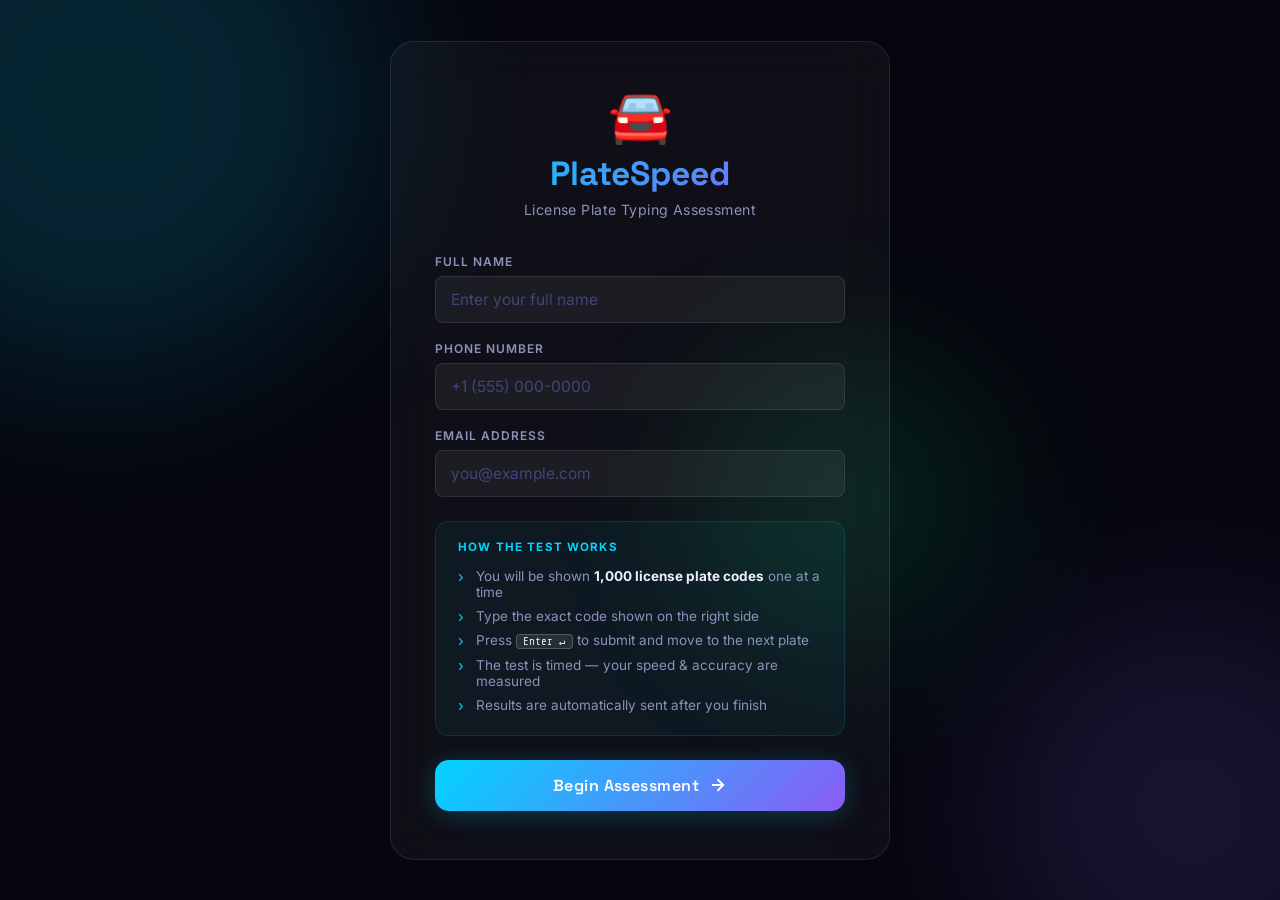
==== index.html @ a6c1d70e "Initial commit: PlateSpeed typing test app" ====
<!DOCTYPE html>
<html lang="en">
<head>
  <meta charset="UTF-8" />
  <meta name="viewport" content="width=device-width, initial-scale=1.0" />
  <title>PlateSpeed – License Plate Typing Test</title>
  <meta name="description" content="Test your speed and accuracy in typing US license plate numbers. Register to begin your timed assessment." />
  <link rel="stylesheet" href="style.css" />
</head>
<body class="register-page">

  <!-- Animated background -->
  <div class="bg-orbs">
    <div class="orb orb-1"></div>
    <div class="orb orb-2"></div>
    <div class="orb orb-3"></div>
  </div>

  <div class="register-container">
    <div class="glass-card register-card">

      <div class="logo-area">
        <span class="logo-icon">🚘</span>
        <h1>PlateSpeed</h1>
        <p class="subtitle">License Plate Typing Assessment</p>
      </div>

      <form id="registerForm" autocomplete="off" novalidate>

        <div class="form-group">
          <label for="candidateName">Full Name</label>
          <input
            type="text" id="candidateName" name="name"
            placeholder="Enter your full name" required
            autocomplete="off" spellcheck="false"
          />
        </div>

        <div class="form-group">
          <label for="candidatePhone">Phone Number</label>
          <input
            type="tel" id="candidatePhone" name="phone"
            placeholder="+1 (555) 000-0000" required
            autocomplete="off"
          />
        </div>

        <div class="form-group">
          <label for="candidateEmail">Email Address</label>
          <input
            type="email" id="candidateEmail" name="email"
            placeholder="you@example.com" required
            autocomplete="off"
          />
        </div>

        <div class="instructions-box">
          <h3>How the test works</h3>
          <ul>
            <li>You will be shown <strong>1,000 license plate codes</strong> one at a time</li>
            <li>Type the exact code shown on the right side</li>
            <li>Press <kbd>Enter ↵</kbd> to submit and move to the next plate</li>
            <li>The test is timed — your speed &amp; accuracy are measured</li>
            <li>Results are automatically sent after you finish</li>
          </ul>
        </div>

        <!-- Error message -->
        <p id="formError" style="color:#ff6b6b;font-size:0.82rem;margin-bottom:12px;display:none;"></p>

        <button type="submit" class="btn-primary" id="startBtn">
          <span>Begin Assessment</span>
          <svg width="18" height="18" viewBox="0 0 24 24" fill="none" stroke="currentColor" stroke-width="2.5" stroke-linecap="round" stroke-linejoin="round">
            <line x1="5" y1="12" x2="19" y2="12"/><polyline points="12 5 19 12 12 19"/>
          </svg>
        </button>

      </form>
    </div>
  </div>

  <script>
    document.getElementById('registerForm').addEventListener('submit', function (e) {
      e.preventDefault();
      const err = document.getElementById('formError');
      const name  = document.getElementById('candidateName').value.trim();
      const phone = document.getElementById('candidatePhone').value.trim();
      const email = document.getElementById('candidateEmail').value.trim();

      if (!name || !phone || !email) {
        err.textContent = 'Please fill in all fields before starting.';
        err.style.display = 'block';
        return;
      }
      const emailOk = /^[^\s@]+@[^\s@]+\.[^\s@]+$/.test(email);
      if (!emailOk) {
        err.textContent = 'Please enter a valid email address.';
        err.style.display = 'block';
        return;
      }

      err.style.display = 'none';
      sessionStorage.setItem('candidate', JSON.stringify({ name, phone, email }));
      window.location.href = 'test.html';
    });
  </script>
</body>
</html>
---- style.css ----
/* ── PlateSpeed — style.css ─────────────────────────────────── */
@import url('https://fonts.googleapis.com/css2?family=Inter:wght@300;400;500;600;700&family=Space+Grotesk:wght@500;600;700&family=Share+Tech+Mono&display=swap');

/* ── Variables ──────────────────────────────────────────────── */
:root {
  --bg-0: #06060e;
  --bg-1: #0d0d1a;
  --glass: rgba(255, 255, 255, 0.04);
  --glass-border: rgba(255, 255, 255, 0.09);
  --accent-cyan: #00d4ff;
  --accent-purple: #8b5cf6;
  --accent-green: #00e87a;
  --gradient: linear-gradient(135deg, #00d4ff 0%, #8b5cf6 100%);
  --text-1: #eeeeff;
  --text-2: #9090bb;
  --text-3: #44447a;
  --radius-sm: 8px;
  --radius-md: 14px;
  --radius-lg: 24px;
}

/* ── Reset ──────────────────────────────────────────────────── */
*, *::before, *::after { box-sizing: border-box; margin: 0; padding: 0; }
html, body { height: 100%; }
body {
  font-family: 'Inter', sans-serif;
  background: var(--bg-0);
  color: var(--text-1);
  -webkit-font-smoothing: antialiased;
  overflow-x: hidden;
}

/* ── Background Orbs ────────────────────────────────────────── */
.bg-orbs { position: fixed; inset: 0; pointer-events: none; z-index: 0; overflow: hidden; }
.orb {
  position: absolute; border-radius: 50%;
  filter: blur(90px); opacity: 0.15;
  animation: orbFloat 14s ease-in-out infinite;
}
.orb-1 { width: 560px; height: 560px; background: #00d4ff; top: -180px; left: -180px; animation-delay: 0s; }
.orb-2 { width: 420px; height: 420px; background: #8b5cf6; bottom: -120px; right: -120px; animation-delay: -5s; }
.orb-3 { width: 280px; height: 280px; background: #00e87a; top: 40%; left: 55%; animation-delay: -9s; }
@keyframes orbFloat {
  0%, 100% { transform: translate(0, 0) scale(1); }
  40% { transform: translate(24px, -18px) scale(1.06); }
  70% { transform: translate(-18px, 28px) scale(0.94); }
}

/* ── Glass Card ─────────────────────────────────────────────── */
.glass-card {
  background: var(--glass);
  backdrop-filter: blur(24px);
  -webkit-backdrop-filter: blur(24px);
  border: 1px solid var(--glass-border);
  border-radius: var(--radius-lg);
}

/* ═══════════════════════════════════════════════════════════ */
/*  REGISTRATION PAGE                                          */
/* ═══════════════════════════════════════════════════════════ */
.register-page { display: flex; align-items: center; justify-content: center; min-height: 100vh; padding: 24px; }
.register-container { position: relative; z-index: 1; width: 100%; max-width: 500px; }
.register-card { padding: 48px 44px; }

.logo-area { text-align: center; margin-bottom: 36px; }
.logo-icon { font-size: 52px; line-height: 1; margin-bottom: 10px; display: block; }
.logo-area h1 {
  font-family: 'Space Grotesk', sans-serif;
  font-size: 2.1rem; font-weight: 700;
  background: var(--gradient);
  -webkit-background-clip: text; -webkit-text-fill-color: transparent; background-clip: text;
  margin-bottom: 6px;
}
.logo-area .subtitle { color: var(--text-2); font-size: 0.88rem; letter-spacing: 0.03em; }

.form-group { margin-bottom: 18px; }
.form-group label {
  display: block; font-size: 0.75rem; font-weight: 600;
  color: var(--text-2); text-transform: uppercase; letter-spacing: 0.08em; margin-bottom: 7px;
}
.form-group input {
  width: 100%;
  background: rgba(255, 255, 255, 0.055);
  border: 1px solid var(--glass-border);
  border-radius: var(--radius-sm);
  color: var(--text-1);
  font-family: 'Inter', sans-serif; font-size: 0.97rem;
  padding: 13px 15px; outline: none;
  transition: border-color 0.2s, box-shadow 0.2s;
}
.form-group input::placeholder { color: var(--text-3); }
.form-group input:focus {
  border-color: var(--accent-cyan);
  box-shadow: 0 0 0 3px rgba(0, 212, 255, 0.13);
}

.instructions-box {
  background: rgba(0, 212, 255, 0.05);
  border: 1px solid rgba(0, 212, 255, 0.14);
  border-radius: var(--radius-md);
  padding: 18px 22px; margin: 24px 0;
}
.instructions-box h3 {
  font-size: 0.72rem; font-weight: 700; color: var(--accent-cyan);
  text-transform: uppercase; letter-spacing: 0.1em; margin-bottom: 10px;
}
.instructions-box ul { list-style: none; }
.instructions-box li {
  font-size: 0.845rem; color: var(--text-2);
  padding: 4px 0 4px 18px; position: relative;
}
.instructions-box li::before { content: '›'; position: absolute; left: 0; color: var(--accent-cyan); font-size: 1.1em; }
.instructions-box li strong { color: var(--text-1); }
.instructions-box kbd {
  display: inline-block;
  background: rgba(255, 255, 255, 0.1); border: 1px solid rgba(255, 255, 255, 0.2);
  border-radius: 4px; padding: 0px 6px;
  font-size: 0.8em; font-family: 'Share Tech Mono', monospace; color: var(--text-1);
}

.btn-primary {
  width: 100%; display: flex; align-items: center; justify-content: center; gap: 10px;
  padding: 15px; background: var(--gradient); border: none; border-radius: var(--radius-md);
  color: #fff; font-family: 'Space Grotesk', sans-serif; font-size: 1rem; font-weight: 600;
  cursor: pointer; letter-spacing: 0.03em;
  transition: opacity 0.2s, transform 0.15s, box-shadow 0.2s;
  box-shadow: 0 4px 24px rgba(0, 212, 255, 0.22);
}
.btn-primary:hover { opacity: 0.9; transform: translateY(-2px); box-shadow: 0 8px 32px rgba(0, 212, 255, 0.32); }
.btn-primary:active { transform: translateY(0); }

/* ═══════════════════════════════════════════════════════════ */
/*  TEST PAGE                                                  */
/* ═══════════════════════════════════════════════════════════ */
.test-page { display: flex; flex-direction: column; min-height: 100vh; }

/* Header */
.test-header {
  position: sticky; top: 0; z-index: 20;
  background: rgba(6, 6, 14, 0.88);
  backdrop-filter: blur(16px); -webkit-backdrop-filter: blur(16px);
  border-bottom: 1px solid var(--glass-border);
  padding: 0 32px;
}
.test-header-inner {
  display: flex; align-items: center; justify-content: space-between;
  height: 64px; max-width: 1280px; margin: 0 auto; width: 100%;
}
.header-brand {
  font-family: 'Space Grotesk', sans-serif; font-size: 1.1rem; font-weight: 700;
  background: var(--gradient); -webkit-background-clip: text; -webkit-text-fill-color: transparent; background-clip: text;
}
.header-progress-wrap { display: flex; flex-direction: column; align-items: center; gap: 4px; flex: 1; max-width: 360px; margin: 0 32px; }
.header-progress-label { font-size: 0.75rem; color: var(--text-2); font-weight: 500; }
.progress-track {
  width: 100%; height: 4px; background: rgba(255, 255, 255, 0.07);
  border-radius: 2px; overflow: hidden;
}
.progress-fill {
  height: 100%; width: 0%; background: var(--gradient);
  border-radius: 2px; transition: width 0.3s ease;
}
.header-timer {
  font-family: 'Share Tech Mono', monospace; font-size: 1.5rem;
  color: var(--accent-cyan); letter-spacing: 0.05em;
}

/* Main Test Area */
.test-main {
  flex: 1; display: flex; align-items: center; justify-content: center;
  padding: 40px 32px; position: relative; z-index: 1;
}
.test-grid {
  display: grid; grid-template-columns: 1fr 1fr;
  gap: 32px; width: 100%; max-width: 1100px; align-items: center;
}

/* Left Panel — Input */
.input-panel { display: flex; flex-direction: column; align-items: center; gap: 24px; }
.panel-label {
  font-size: 0.75rem; font-weight: 600; text-transform: uppercase; letter-spacing: 0.1em;
  color: var(--text-2);
}
.type-input-wrap { width: 100%; max-width: 360px; position: relative; }
#typeInput {
  width: 100%; padding: 22px 24px;
  font-family: 'Share Tech Mono', monospace; font-size: 2rem; font-weight: 400;
  text-align: center; letter-spacing: 0.22em; text-transform: uppercase;
  background: rgba(255, 255, 255, 0.06); border: 2px solid var(--glass-border);
  border-radius: var(--radius-md); color: var(--text-1); outline: none;
  caret-color: var(--accent-cyan);
  transition: border-color 0.2s, box-shadow 0.2s;
}
#typeInput:focus {
  border-color: var(--accent-cyan);
  box-shadow: 0 0 0 4px rgba(0, 212, 255, 0.12), 0 0 30px rgba(0, 212, 255, 0.08);
}
.enter-hint { display: flex; align-items: center; gap: 8px; font-size: 0.8rem; color: var(--text-3); }
.enter-hint kbd {
  background: rgba(255,255,255,0.08); border: 1px solid rgba(255,255,255,0.15);
  border-radius: 5px; padding: 2px 9px; font-size: 0.85em;
  font-family: 'Share Tech Mono', monospace; color: var(--text-2);
}

/* Right Panel — Plate Display */
.plate-panel { display: flex; flex-direction: column; align-items: center; gap: 28px; }
.plate-frame {
  position: relative; padding: 10px;
  background: linear-gradient(135deg, rgba(0,212,255,0.12), rgba(139,92,246,0.12));
  border-radius: var(--radius-lg); border: 1px solid rgba(0,212,255,0.2);
  box-shadow: 0 0 60px rgba(0, 212, 255, 0.08), inset 0 0 40px rgba(0,0,0,0.3);
}
.plate-display-inner {
  background: #f5f0e8;
  border-radius: 14px;
  border: 3px solid #d4c9a8;
  padding: 28px 44px;
  box-shadow: inset 0 2px 8px rgba(0,0,0,0.25), 0 4px 24px rgba(0,0,0,0.4);
  position: relative;
  overflow: hidden;
}
.plate-display-inner::before {
  content: '';
  position: absolute; inset: 0;
  background: linear-gradient(180deg, rgba(255,255,255,0.12) 0%, transparent 50%);
  pointer-events: none;
}
.plate-bolts {
  position: absolute; top: 10px; left: 0; right: 0;
  display: flex; justify-content: space-between; padding: 0 16px;
}
.bolt {
  width: 10px; height: 10px; border-radius: 50%;
  background: radial-gradient(circle at 35% 35%, #aaa, #555);
  box-shadow: 0 1px 2px rgba(0,0,0,0.5);
}
#plateText {
  font-family: 'Share Tech Mono', monospace;
  font-size: 3.8rem; font-weight: 400;
  color: #1a1a2e; letter-spacing: 0.26em;
  text-shadow: 1px 1px 0 rgba(0,0,0,0.15);
  user-select: none; -webkit-user-select: none; -moz-user-select: none;
  pointer-events: none; display: block; text-align: center;
  white-space: nowrap;
}
.plate-state-bar {
  background: #1a1a2e; color: #f5f0e8;
  font-family: 'Inter', sans-serif; font-size: 0.55rem; font-weight: 700;
  text-align: center; letter-spacing: 0.25em; text-transform: uppercase;
  padding: 4px 0; margin-top: 10px; border-radius: 4px;
  user-select: none; -webkit-user-select: none;
}

/* Plate count badge */
.plate-count-badge {
  font-size: 0.8rem; color: var(--text-2);
  background: rgba(255,255,255,0.05); border: 1px solid var(--glass-border);
  border-radius: 20px; padding: 5px 16px; font-family: 'Share Tech Mono', monospace;
}

/* ═══════════════════════════════════════════════════════════ */
/*  RESULTS OVERLAY                                            */
/* ═══════════════════════════════════════════════════════════ */
.results-overlay {
  position: fixed; inset: 0; z-index: 100;
  display: flex; align-items: center; justify-content: center;
  background: rgba(6, 6, 14, 0.9);
  backdrop-filter: blur(16px); -webkit-backdrop-filter: blur(16px);
  opacity: 0; pointer-events: none; transition: opacity 0.4s;
}
.results-overlay.active { opacity: 1; pointer-events: all; }
.results-card {
  background: rgba(15, 15, 30, 0.95);
  border: 1px solid var(--glass-border); border-radius: var(--radius-lg);
  padding: 52px 56px; max-width: 540px; width: 90%;
  text-align: center;
  transform: scale(0.9); transition: transform 0.4s cubic-bezier(0.34, 1.56, 0.64, 1);
  box-shadow: 0 0 80px rgba(0, 212, 255, 0.12);
}
.results-overlay.active .results-card { transform: scale(1); }

.results-icon { font-size: 56px; display: block; margin-bottom: 16px; }
.results-title {
  font-family: 'Space Grotesk', sans-serif; font-size: 1.8rem; font-weight: 700;
  margin-bottom: 8px;
  background: var(--gradient); -webkit-background-clip: text; -webkit-text-fill-color: transparent; background-clip: text;
}
.results-subtitle { color: var(--text-2); font-size: 0.9rem; margin-bottom: 36px; }

.results-stats { display: grid; grid-template-columns: repeat(3, 1fr); gap: 16px; margin-bottom: 32px; }
.stat-block {
  background: rgba(255, 255, 255, 0.04); border: 1px solid var(--glass-border);
  border-radius: var(--radius-md); padding: 20px 12px;
}
.stat-value {
  font-family: 'Share Tech Mono', monospace; font-size: 2rem; font-weight: 400;
  color: var(--accent-cyan); display: block; margin-bottom: 4px;
}
.stat-label { font-size: 0.7rem; color: var(--text-2); text-transform: uppercase; letter-spacing: 0.08em; }

.results-note { font-size: 0.82rem; color: var(--text-3); margin-bottom: 28px; }
.results-note span { color: var(--accent-green); }

/* ═══════════════════════════════════════════════════════════ */
/*  RESPONSIVE                                                 */
/* ═══════════════════════════════════════════════════════════ */
@media (max-width: 760px) {
  .test-grid { grid-template-columns: 1fr; }
  .plate-panel { order: -1; }
  #plateText { font-size: 2.8rem; }
  .test-header-inner { padding: 0; }
  .header-progress-wrap { max-width: 200px; margin: 0 16px; }
}
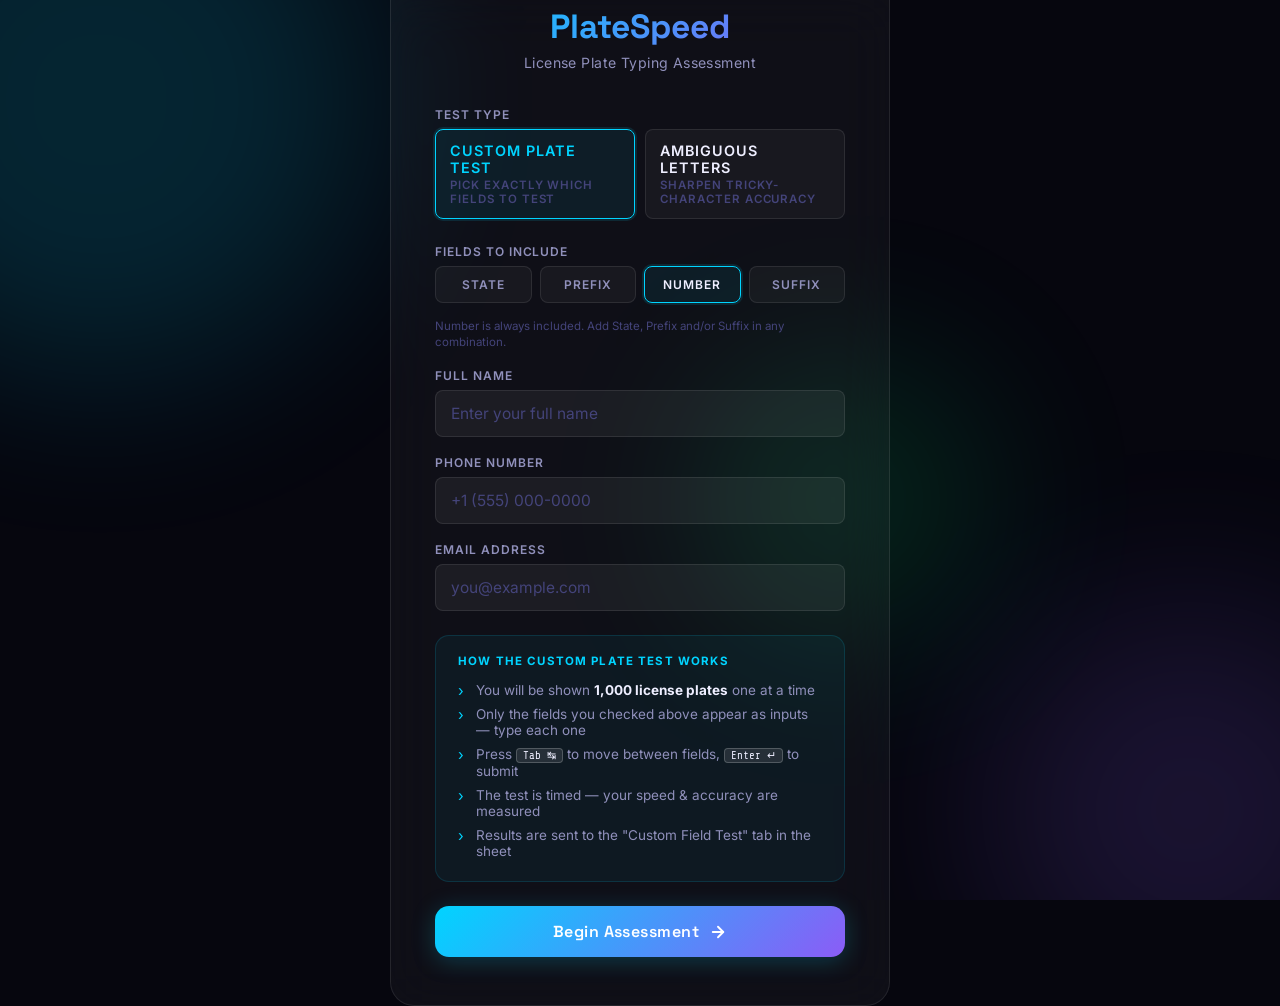
==== commit a279f391: "ambigous addition" ====
--- a/index.html
+++ b/index.html
@@ -28,6 +28,50 @@
       <form id="registerForm" autocomplete="off" novalidate>
 
         <div class="form-group">
+          <label>Test Type</label>
+          <div class="test-type-toggle">
+            <label class="test-type-option">
+              <input type="radio" name="testType" value="custom" checked />
+              <span>
+                <strong>Custom Plate Test</strong>
+                <small>Pick exactly which fields to test</small>
+              </span>
+            </label>
+            <label class="test-type-option">
+              <input type="radio" name="testType" value="ambiguous" />
+              <span>
+                <strong>Ambiguous Letters</strong>
+                <small>Sharpen tricky-character accuracy</small>
+              </span>
+            </label>
+          </div>
+        </div>
+
+        <!-- Field selection — only relevant for the Custom Plate Test -->
+        <div class="form-group" id="fieldSelectGroup">
+          <label>Fields to Include</label>
+          <div class="field-checkbox-grid">
+            <label class="field-checkbox">
+              <input type="checkbox" name="field" value="state" />
+              <span>State</span>
+            </label>
+            <label class="field-checkbox">
+              <input type="checkbox" name="field" value="prefix" />
+              <span>Prefix</span>
+            </label>
+            <label class="field-checkbox is-locked">
+              <input type="checkbox" name="field" value="number" checked disabled />
+              <span>Number</span>
+            </label>
+            <label class="field-checkbox">
+              <input type="checkbox" name="field" value="suffix" />
+              <span>Suffix</span>
+            </label>
+          </div>
+          <p class="field-hint">Number is always included. Add State, Prefix and/or Suffix in any combination.</p>
+        </div>
+
+        <div class="form-group">
           <label for="candidateName">Full Name</label>
           <input
             type="text" id="candidateName" name="name"
@@ -54,14 +98,25 @@
           />
         </div>
 
-        <div class="instructions-box">
-          <h3>How the test works</h3>
+        <div class="instructions-box" id="instructionsCustom">
+          <h3>How the Custom Plate Test works</h3>
           <ul>
-            <li>You will be shown <strong>1,000 license plate codes</strong> one at a time</li>
-            <li>Type the exact code shown on the right side</li>
-            <li>Press <kbd>Enter ↵</kbd> to submit and move to the next plate</li>
+            <li>You will be shown <strong>1,000 license plates</strong> one at a time</li>
+            <li>Only the fields you checked above appear as inputs — type each one</li>
+            <li>Press <kbd>Tab ↹</kbd> to move between fields, <kbd>Enter ↵</kbd> to submit</li>
             <li>The test is timed — your speed &amp; accuracy are measured</li>
-            <li>Results are automatically sent after you finish</li>
+            <li>Results are sent to the "Custom Field Test" tab in the sheet</li>
+          </ul>
+        </div>
+
+        <div class="instructions-box" id="instructionsAmbiguous" style="display:none;">
+          <h3>How the Ambiguous Letters test works</h3>
+          <ul>
+            <li>You will be shown <strong>plate numbers only</strong> — no state, prefix or suffix</li>
+            <li>Every plate hides <strong>one visually tricky character</strong> (O/D, X/K, M/W, Y/V, etc.)</li>
+            <li>The plate is rendered squished &amp; slightly blurred — just like a rushed real-world glance</li>
+            <li>Look closely, type the exact code, then press <kbd>Enter ↵</kbd></li>
+            <li>Results are sent to the "Ambiguous Letters Test" tab in the sheet</li>
           </ul>
         </div>
 
@@ -80,12 +135,23 @@
   </div>
 
   <script>
+    // Toggle field-selection panel & instructions based on selected test type
+    document.querySelectorAll('input[name="testType"]').forEach(radio => {
+      radio.addEventListener('change', () => {
+        const isAmbiguous = document.querySelector('input[name="testType"]:checked').value === 'ambiguous';
+        document.getElementById('fieldSelectGroup').style.display   = isAmbiguous ? 'none' : 'block';
+        document.getElementById('instructionsCustom').style.display    = isAmbiguous ? 'none' : 'block';
+        document.getElementById('instructionsAmbiguous').style.display = isAmbiguous ? 'block' : 'none';
+      });
+    });
+
     document.getElementById('registerForm').addEventListener('submit', function (e) {
       e.preventDefault();
       const err = document.getElementById('formError');
-      const name  = document.getElementById('candidateName').value.trim();
-      const phone = document.getElementById('candidatePhone').value.trim();
-      const email = document.getElementById('candidateEmail').value.trim();
+      const name     = document.getElementById('candidateName').value.trim();
+      const phone    = document.getElementById('candidatePhone').value.trim();
+      const email    = document.getElementById('candidateEmail').value.trim();
+      const testType = document.querySelector('input[name="testType"]:checked').value;
 
       if (!name || !phone || !email) {
         err.textContent = 'Please fill in all fields before starting.';
@@ -99,8 +165,19 @@
         return;
       }
 
+      const candidate = { name, phone, email, testType };
+
+      if (testType === 'custom') {
+        candidate.fields = {
+          state:   document.querySelector('input[name="field"][value="state"]').checked,
+          prefix:  document.querySelector('input[name="field"][value="prefix"]').checked,
+          number:  true,
+          suffix:  document.querySelector('input[name="field"][value="suffix"]').checked,
+        };
+      }
+
       err.style.display = 'none';
-      sessionStorage.setItem('candidate', JSON.stringify({ name, phone, email }));
+      sessionStorage.setItem('candidate', JSON.stringify(candidate));
       window.location.href = 'test.html';
     });
   </script>
--- a/style.css
+++ b/style.css
@@ -94,6 +94,61 @@
   box-shadow: 0 0 0 3px rgba(0, 212, 255, 0.13);
 }
 
+.test-type-toggle {
+  display: grid; grid-template-columns: 1fr 1fr; gap: 10px;
+}
+.test-type-option {
+  position: relative; cursor: pointer;
+  background: rgba(255, 255, 255, 0.04);
+  border: 1px solid var(--glass-border);
+  border-radius: var(--radius-sm);
+  padding: 12px 14px;
+  transition: border-color 0.2s, background 0.2s;
+}
+.test-type-option input { position: absolute; opacity: 0; pointer-events: none; }
+.test-type-option span { display: flex; flex-direction: column; gap: 2px; }
+.test-type-option strong {
+  font-size: 0.9rem; color: var(--text-1); font-weight: 600;
+}
+.test-type-option small {
+  font-size: 0.72rem; color: var(--text-3);
+}
+.test-type-option:has(input:checked) {
+  border-color: var(--accent-cyan);
+  background: rgba(0, 212, 255, 0.07);
+  box-shadow: 0 0 0 2px rgba(0, 212, 255, 0.12);
+}
+.test-type-option:has(input:checked) strong { color: var(--accent-cyan); }
+
+.field-checkbox-grid {
+  display: grid; grid-template-columns: repeat(4, 1fr); gap: 8px;
+}
+.field-checkbox {
+  position: relative; cursor: pointer; text-align: center;
+  background: rgba(255, 255, 255, 0.04);
+  border: 1px solid var(--glass-border);
+  border-radius: var(--radius-sm);
+  padding: 10px 6px;
+  font-size: 0.82rem; font-weight: 600; color: var(--text-2);
+  transition: border-color 0.2s, background 0.2s, color 0.2s;
+}
+.field-checkbox input { position: absolute; opacity: 0; pointer-events: none; }
+.field-checkbox:has(input:checked) {
+  border-color: var(--accent-cyan);
+  background: rgba(0, 212, 255, 0.07);
+  color: var(--text-1);
+  box-shadow: 0 0 0 2px rgba(0, 212, 255, 0.12);
+}
+.field-checkbox.is-locked {
+  cursor: default;
+  border-color: rgba(0, 212, 255, 0.3);
+  background: rgba(0, 212, 255, 0.06);
+  color: var(--accent-cyan);
+}
+.field-hint {
+  font-size: 0.72rem; color: var(--text-3); margin-top: 8px; line-height: 1.4;
+}
+
 .instructions-box {
   background: rgba(0, 212, 255, 0.05);
   border: 1px solid rgba(0, 212, 255, 0.14);
@@ -182,7 +237,7 @@
   color: var(--text-2);
 }
 .type-input-wrap { width: 100%; max-width: 360px; position: relative; }
-#typeInput {
+#ambiguousInput {
   width: 100%; padding: 22px 24px;
   font-family: 'Share Tech Mono', monospace; font-size: 2rem; font-weight: 400;
   text-align: center; letter-spacing: 0.22em; text-transform: uppercase;
@@ -191,7 +246,7 @@
   caret-color: var(--accent-cyan);
   transition: border-color 0.2s, box-shadow 0.2s;
 }
-#typeInput:focus {
+#ambiguousInput:focus {
   border-color: var(--accent-cyan);
   box-shadow: 0 0 0 4px rgba(0, 212, 255, 0.12), 0 0 30px rgba(0, 212, 255, 0.08);
 }
@@ -234,21 +289,45 @@
   background: radial-gradient(circle at 35% 35%, #aaa, #555);
   box-shadow: 0 1px 2px rgba(0,0,0,0.5);
 }
-#plateText {
+/* ═══════════════════════════════════════════════════════════ */
+/*  AMBIGUOUS LETTERS — heavily squished, blurred plate text   */
+/* ═══════════════════════════════════════════════════════════ */
+.ambiguous-plate-inner {
+  padding: 34px 48px;
+  filter: contrast(0.82) brightness(0.91);
+}
+.ambiguous-plate-inner::after {
+  /* faint scanline grain to sell the "low-quality capture" feel */
+  content: '';
+  position: absolute; inset: 0; pointer-events: none; z-index: 2;
+  background: repeating-linear-gradient(
+    0deg, rgba(0,0,0,0.07) 0px, rgba(0,0,0,0.07) 1px,
+    transparent 1px, transparent 3px
+  );
+  mix-blend-mode: multiply;
+}
+#ambiguousPlateText {
   font-family: 'Share Tech Mono', monospace;
-  font-size: 3.8rem; font-weight: 400;
-  color: #1a1a2e; letter-spacing: 0.26em;
-  text-shadow: 1px 1px 0 rgba(0,0,0,0.15);
+  font-size: 3.6rem; font-weight: 400;
+  color: #24242e; letter-spacing: 0.03em;
+  text-shadow:
+    2.4px 0 0 rgba(0,0,0,0.42),
+    -2px 0 0 rgba(0,0,0,0.34),
+    1.6px 1.8px 0 rgba(0,0,0,0.24),
+    -1.4px -1px 0 rgba(0,0,0,0.16);
+  filter: blur(1.8px);
   user-select: none; -webkit-user-select: none; -moz-user-select: none;
   pointer-events: none; display: block; text-align: center;
   white-space: nowrap;
-}
-.plate-state-bar {
-  background: #1a1a2e; color: #f5f0e8;
-  font-family: 'Inter', sans-serif; font-size: 0.55rem; font-weight: 700;
-  text-align: center; letter-spacing: 0.25em; text-transform: uppercase;
-  padding: 4px 0; margin-top: 10px; border-radius: 4px;
-  user-select: none; -webkit-user-select: none;
+  transition: opacity 0.18s ease;
+}
+.ambiguous-glare {
+  position: absolute; top: -30%; height: 160%; width: 30%; left: 20%;
+  background: linear-gradient(90deg, transparent, rgba(255,255,255,0.95), transparent);
+  filter: blur(7px);
+  pointer-events: none; z-index: 3;
+  mix-blend-mode: overlay;
+  transition: left 0.15s ease, opacity 0.15s ease;
 }
 
 /* Plate count badge */
@@ -257,6 +336,127 @@
   background: rgba(255,255,255,0.05); border: 1px solid var(--glass-border);
   border-radius: 20px; padding: 5px 16px; font-family: 'Share Tech Mono', monospace;
 }
+
+/* ── Header mode chip (Custom Test / Ambiguous Letters) ──────── */
+.header-mode {
+  font-family: 'Inter', sans-serif; font-size: 0.62rem; font-weight: 700;
+  letter-spacing: 0.14em; text-transform: uppercase;
+  color: var(--accent-cyan); -webkit-text-fill-color: var(--accent-cyan);
+  background: rgba(0, 212, 255, 0.1);
+  border: 1px solid rgba(0, 212, 255, 0.25);
+  border-radius: 4px; padding: 2px 8px; margin-left: 10px;
+  vertical-align: middle;
+}
+
+/* ═══════════════════════════════════════════════════════════ */
+/*  CUSTOM FIELD TEST — PLATE DISPLAY (state/prefix/reg/suffix) */
+/* ═══════════════════════════════════════════════════════════ */
+.custom-plate-frame .custom-plate-inner {
+  padding: 22px 36px 18px;
+  min-width: 300px;
+}
+.custom-plate-state {
+  font-family: 'Space Grotesk', sans-serif;
+  font-style: italic; font-weight: 700;
+  font-size: 1.4rem; color: #1a1a2e;
+  text-align: center; letter-spacing: 0.04em;
+  margin-bottom: 8px;
+  text-shadow: 1px 1px 0 rgba(255,255,255,0.4);
+}
+.custom-plate-row {
+  display: flex; align-items: center; justify-content: center;
+  gap: 14px; padding: 4px 0;
+}
+.custom-plate-stack {
+  display: flex; flex-direction: column;
+  align-items: center; justify-content: center;
+  font-family: 'Share Tech Mono', monospace;
+  font-size: 1.35rem; font-weight: 700;
+  color: #1a1a2e; line-height: 1;
+  min-width: 22px;
+}
+.custom-plate-stack span {
+  display: block; padding: 1px 0;
+  letter-spacing: 0.02em;
+}
+.custom-plate-stack.is-empty {
+  visibility: hidden;
+}
+.custom-plate-number {
+  font-family: 'Share Tech Mono', monospace;
+  font-size: 3rem; font-weight: 400;
+  color: #1a1a2e; letter-spacing: 0.18em;
+  text-shadow: 1px 1px 0 rgba(0,0,0,0.15);
+  white-space: nowrap;
+}
+.custom-plate-tagline {
+  font-family: 'Inter', sans-serif;
+  font-size: 0.6rem; font-weight: 600;
+  text-align: center; letter-spacing: 0.18em;
+  color: #5a5a6e; text-transform: uppercase;
+  margin-top: 6px;
+}
+
+/* ═══════════════════════════════════════════════════════════ */
+/*  CUSTOM FIELD TEST — INPUT FORM                             */
+/* ═══════════════════════════════════════════════════════════ */
+.custom-input-wrap {
+  width: 100%; max-width: 460px;
+  display: flex; flex-direction: column; gap: 14px;
+}
+.custom-field {
+  display: flex; flex-direction: column; gap: 6px;
+}
+.custom-field label {
+  font-size: 0.68rem; font-weight: 600;
+  color: var(--text-2); text-transform: uppercase;
+  letter-spacing: 0.1em;
+}
+.custom-field input,
+.custom-field select {
+  width: 100%;
+  background: rgba(255, 255, 255, 0.06);
+  border: 2px solid var(--glass-border);
+  border-radius: var(--radius-sm);
+  color: var(--text-1);
+  font-family: 'Share Tech Mono', monospace;
+  font-size: 1.1rem;
+  padding: 12px 14px;
+  text-align: center; letter-spacing: 0.12em;
+  text-transform: uppercase;
+  outline: none;
+  transition: border-color 0.2s, box-shadow 0.2s;
+}
+.custom-field select {
+  font-family: 'Inter', sans-serif;
+  letter-spacing: 0.02em; text-transform: none;
+  cursor: pointer;
+  appearance: none; -webkit-appearance: none;
+  background-image: url("data:image/svg+xml;utf8,<svg xmlns='http://www.w3.org/2000/svg' width='14' height='14' viewBox='0 0 24 24' fill='none' stroke='%2300d4ff' stroke-width='2.5' stroke-linecap='round' stroke-linejoin='round'><polyline points='6 9 12 15 18 9'/></svg>");
+  background-repeat: no-repeat;
+  background-position: right 14px center;
+  padding-right: 38px;
+}
+.custom-field select option {
+  background: #0d0d1a; color: var(--text-1);
+}
+.custom-field input::placeholder { color: var(--text-3); }
+.custom-field input:focus,
+.custom-field select:focus {
+  border-color: var(--accent-cyan);
+  box-shadow: 0 0 0 3px rgba(0, 212, 255, 0.13);
+}
+.custom-field-row {
+  display: flex;
+  justify-content: center;
+  align-items: flex-end;
+  flex-wrap: wrap;
+  gap: 10px;
+}
+.custom-field-small { flex: 0 0 90px; }
+.custom-field-large { flex: 1 1 220px; }
+.custom-field-small input { font-size: 1rem; }
+.custom-field-large input { font-size: 1.3rem; }
 
 /* ═══════════════════════════════════════════════════════════ */
 /*  RESULTS OVERLAY                                            */
@@ -307,7 +507,10 @@
 @media (max-width: 760px) {
   .test-grid { grid-template-columns: 1fr; }
   .plate-panel { order: -1; }
-  #plateText { font-size: 2.8rem; }
+  #ambiguousPlateText { font-size: 2.4rem; }
+  .custom-plate-number { font-size: 2.2rem; }
+  .custom-plate-frame .custom-plate-inner { min-width: 0; }
+  .field-checkbox-grid { grid-template-columns: repeat(2, 1fr); }
   .test-header-inner { padding: 0; }
   .header-progress-wrap { max-width: 200px; margin: 0 16px; }
 }
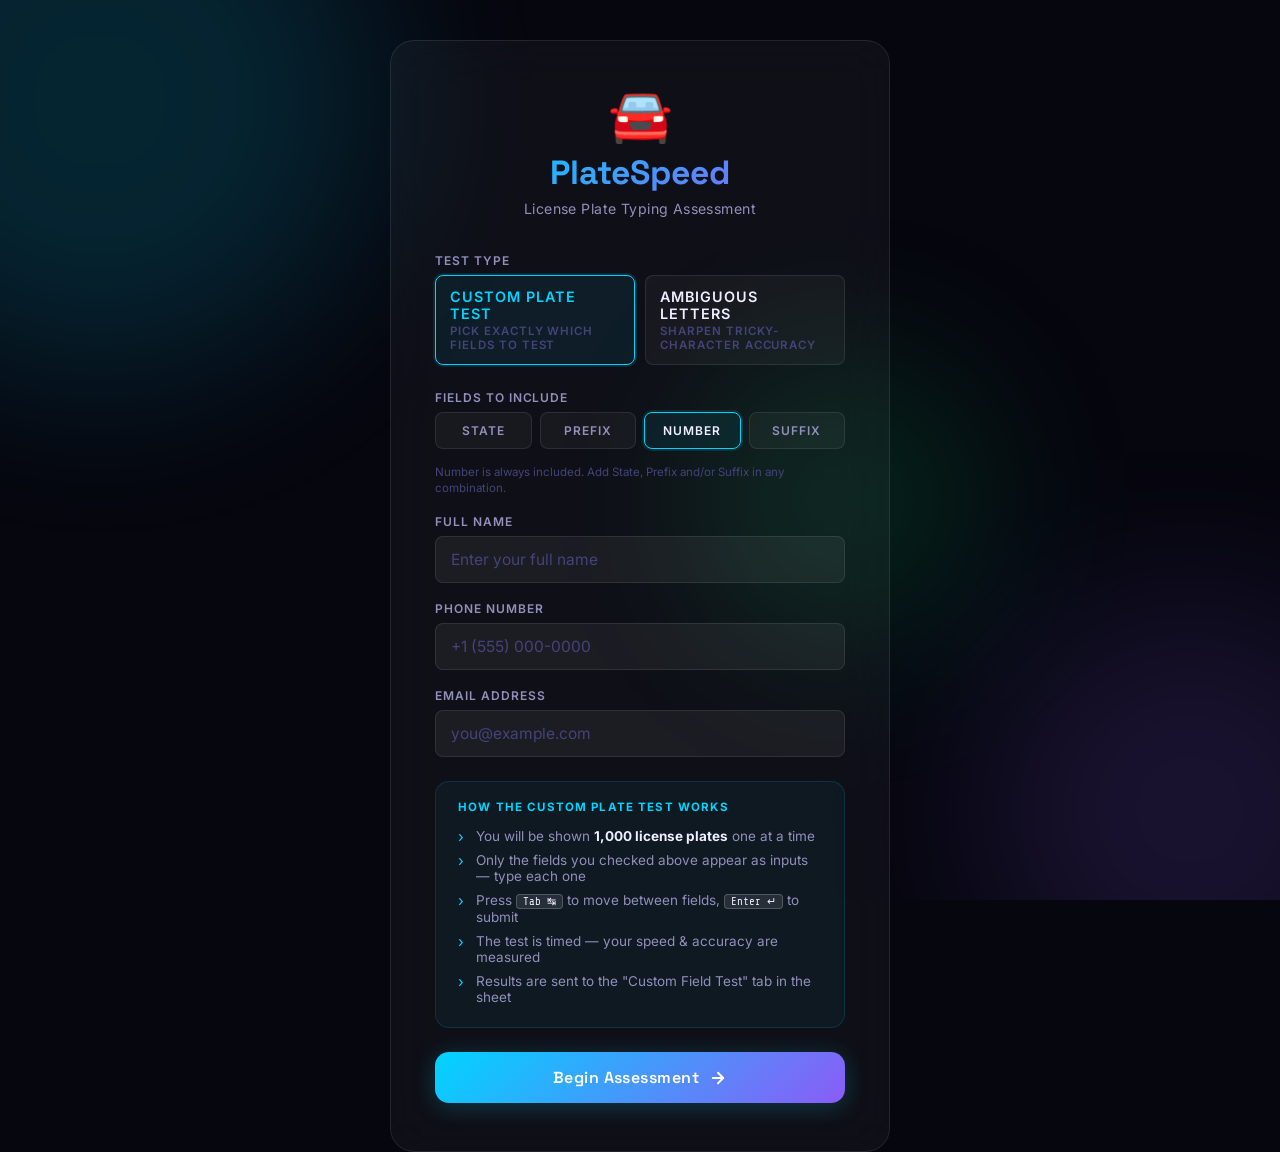
==== commit a9227a1d: "minor UI fix" ====
--- a/index.html
+++ b/index.html
@@ -114,7 +114,7 @@
           <ul>
             <li>You will be shown <strong>plate numbers only</strong> — no state, prefix or suffix</li>
             <li>Every plate hides <strong>one visually tricky character</strong> (O/D, X/K, M/W, Y/V, etc.)</li>
-            <li>The plate is rendered squished &amp; slightly blurred — just like a rushed real-world glance</li>
+            <li>The plate is rendered squished, blurred &amp; glared — just like a rushed real-world glance</li>
             <li>Look closely, type the exact code, then press <kbd>Enter ↵</kbd></li>
             <li>Results are sent to the "Ambiguous Letters Test" tab in the sheet</li>
           </ul>
--- a/style.css
+++ b/style.css
@@ -58,7 +58,13 @@
 /* ═══════════════════════════════════════════════════════════ */
 /*  REGISTRATION PAGE                                          */
 /* ═══════════════════════════════════════════════════════════ */
-.register-page { display: flex; align-items: center; justify-content: center; min-height: 100vh; padding: 24px; }
+.register-page {
+  display: flex; justify-content: center;
+  align-items: center;       /* fallback for browsers without the `safe` keyword */
+  align-items: safe center;  /* prevents the top of a tall card from being centered off-screen */
+  min-height: 100vh; padding: 40px 24px;
+  overflow-y: auto;
+}
 .register-container { position: relative; z-index: 1; width: 100%; max-width: 500px; }
 .register-card { padding: 48px 44px; }
 
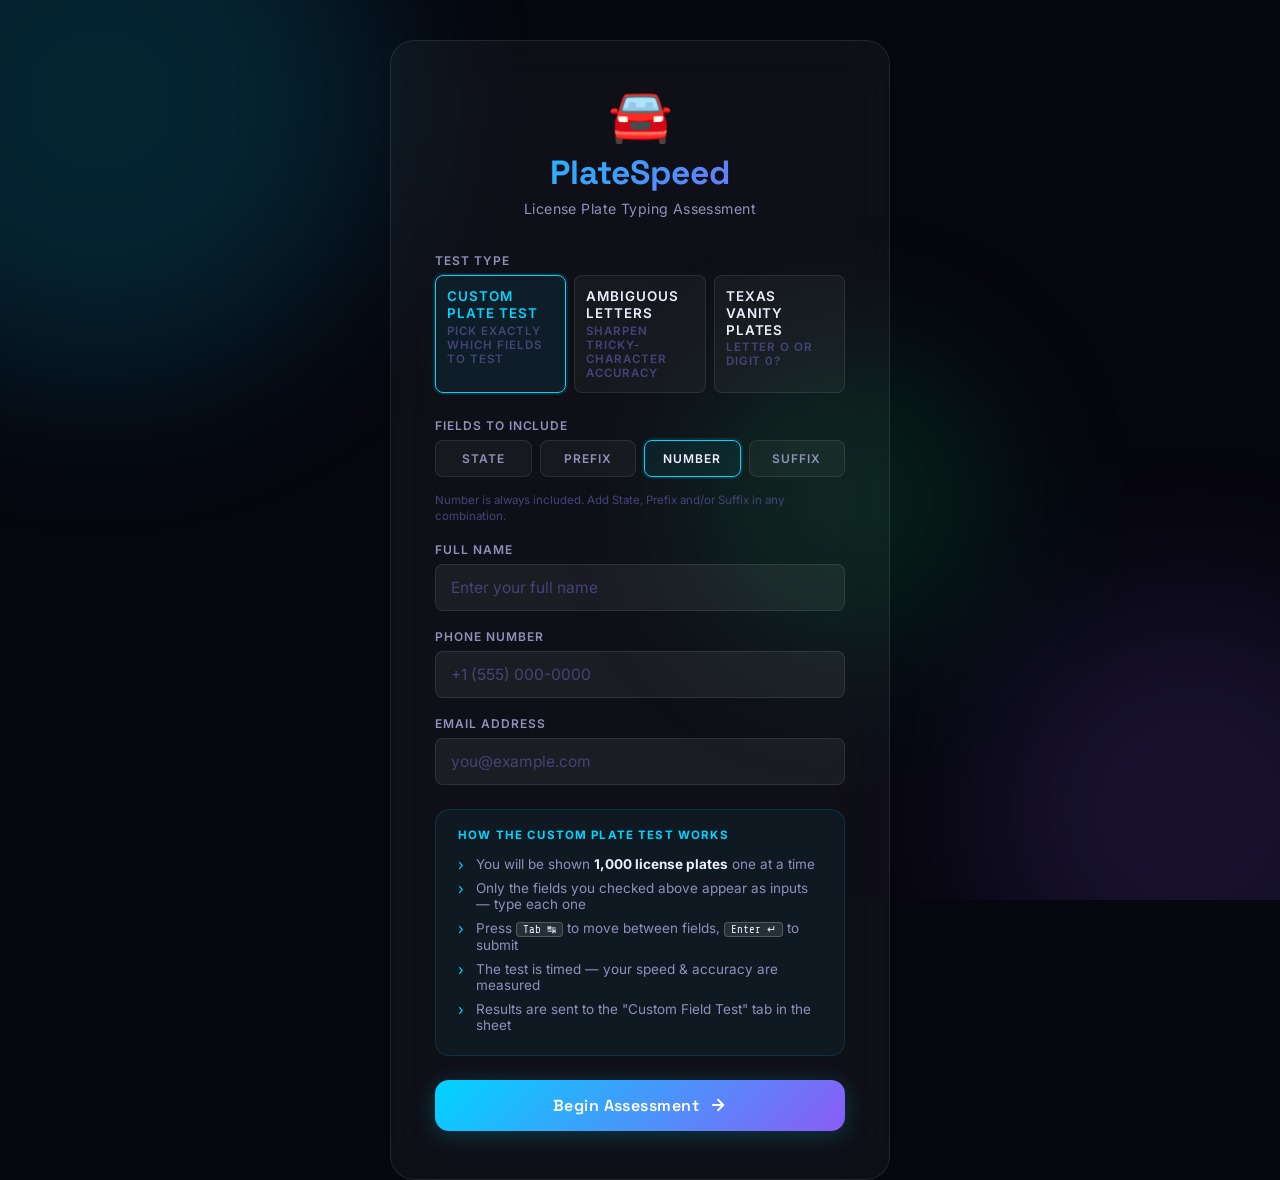
==== commit c1623df5: "vanity plates" ====
--- a/index.html
+++ b/index.html
@@ -44,6 +44,13 @@
                 <small>Sharpen tricky-character accuracy</small>
               </span>
             </label>
+            <label class="test-type-option">
+              <input type="radio" name="testType" value="vanity" />
+              <span>
+                <strong>Texas Vanity Plates</strong>
+                <small>Letter O or digit 0?</small>
+              </span>
+            </label>
           </div>
         </div>
 
@@ -120,6 +127,17 @@
           </ul>
         </div>
 
+        <div class="instructions-box" id="instructionsVanity" style="display:none;">
+          <h3>How the Texas Vanity test works</h3>
+          <ul>
+            <li>You will be shown <strong>100 Texas plates</strong>; Texas prints the <strong>letter O and digit 0 identically</strong></li>
+            <li>Beside another number → <strong>digit 0</strong> (JACK01, DDS01)</li>
+            <li>Standard layout ABC-1234 / AB1-C234 → <strong>digit 0</strong> (Texas never issues the letter O)</li>
+            <li>Reads as a word, or no numbers beside it → <strong>letter O</strong> (ROVEHER, G4RMO)</li>
+            <li>Skip separators (★ ♥ • -), type the registration, press <kbd>Enter ↵</kbd>. Missed plates are explained at the end</li>
+          </ul>
+        </div>
+
         <!-- Error message -->
         <p id="formError" style="color:#ff6b6b;font-size:0.82rem;margin-bottom:12px;display:none;"></p>
 
@@ -138,10 +156,11 @@
     // Toggle field-selection panel & instructions based on selected test type
     document.querySelectorAll('input[name="testType"]').forEach(radio => {
       radio.addEventListener('change', () => {
-        const isAmbiguous = document.querySelector('input[name="testType"]:checked').value === 'ambiguous';
-        document.getElementById('fieldSelectGroup').style.display   = isAmbiguous ? 'none' : 'block';
-        document.getElementById('instructionsCustom').style.display    = isAmbiguous ? 'none' : 'block';
-        document.getElementById('instructionsAmbiguous').style.display = isAmbiguous ? 'block' : 'none';
+        const type = document.querySelector('input[name="testType"]:checked').value;
+        document.getElementById('fieldSelectGroup').style.display      = type === 'custom'    ? 'block' : 'none';
+        document.getElementById('instructionsCustom').style.display    = type === 'custom'    ? 'block' : 'none';
+        document.getElementById('instructionsAmbiguous').style.display = type === 'ambiguous' ? 'block' : 'none';
+        document.getElementById('instructionsVanity').style.display    = type === 'vanity'    ? 'block' : 'none';
       });
     });
 
--- a/style.css
+++ b/style.css
@@ -1,5 +1,5 @@
 /* ── PlateSpeed — style.css ─────────────────────────────────── */
-@import url('https://fonts.googleapis.com/css2?family=Inter:wght@300;400;500;600;700&family=Space+Grotesk:wght@500;600;700&family=Share+Tech+Mono&display=swap');
+@import url('https://fonts.googleapis.com/css2?family=Inter:wght@300;400;500;600;700&family=Space+Grotesk:wght@500;600;700&family=Share+Tech+Mono&family=Oswald:wght@500;600&display=swap');
 
 /* ── Variables ──────────────────────────────────────────────── */
 :root {
@@ -101,20 +101,20 @@
 }
 
 .test-type-toggle {
-  display: grid; grid-template-columns: 1fr 1fr; gap: 10px;
+  display: grid; grid-template-columns: repeat(3, 1fr); gap: 8px;
 }
 .test-type-option {
   position: relative; cursor: pointer;
   background: rgba(255, 255, 255, 0.04);
   border: 1px solid var(--glass-border);
   border-radius: var(--radius-sm);
-  padding: 12px 14px;
+  padding: 12px 11px;
   transition: border-color 0.2s, background 0.2s;
 }
 .test-type-option input { position: absolute; opacity: 0; pointer-events: none; }
 .test-type-option span { display: flex; flex-direction: column; gap: 2px; }
 .test-type-option strong {
-  font-size: 0.9rem; color: var(--text-1); font-weight: 600;
+  font-size: 0.84rem; color: var(--text-1); font-weight: 600; line-height: 1.25;
 }
 .test-type-option small {
   font-size: 0.72rem; color: var(--text-3);
@@ -469,7 +469,10 @@
 /* ═══════════════════════════════════════════════════════════ */
 .results-overlay {
   position: fixed; inset: 0; z-index: 100;
-  display: flex; align-items: center; justify-content: center;
+  display: flex; justify-content: center;
+  align-items: center;       /* fallback for browsers without the `safe` keyword */
+  align-items: safe center;  /* tall cards (vanity review) scroll instead of clipping */
+  overflow-y: auto; padding: 24px 0;
   background: rgba(6, 6, 14, 0.9);
   backdrop-filter: blur(16px); -webkit-backdrop-filter: blur(16px);
   opacity: 0; pointer-events: none; transition: opacity 0.4s;
@@ -508,6 +511,86 @@
 .results-note span { color: var(--accent-green); }
 
 /* ═══════════════════════════════════════════════════════════ */
+/*  TEXAS VANITY — O and 0 share one glyph, as on real plates  */
+/* ═══════════════════════════════════════════════════════════ */
+.vanity-plate-inner {
+  min-width: 360px; padding: 18px 34px 14px;
+  text-align: center;
+  filter: contrast(0.9);
+}
+.vanity-plate-inner.is-dark {
+  background: #121216; border-color: #3a3a44;
+}
+.vanity-plate-header {
+  font-family: 'Oswald', sans-serif; font-weight: 600;
+  font-size: 1.5rem; letter-spacing: 0.22em;
+  color: #1c1c3a; line-height: 1;
+  display: flex; align-items: center; justify-content: center; gap: 10px;
+}
+.vanity-plate-header span { font-size: 0.9rem; letter-spacing: 0; }
+.vanity-plate-text {
+  font-family: 'Oswald', sans-serif; font-weight: 500;
+  font-size: 4.2rem; line-height: 1.05;
+  color: #16162a; letter-spacing: 0.04em;
+  white-space: nowrap; margin: 6px 0 4px;
+  display: inline-block;
+  transition: opacity 0.18s ease;
+}
+.vanity-plate-text .round {
+  /* one identical round glyph for both the letter O and the digit 0 */
+  display: inline-block; transform: scaleX(0.8);
+}
+.vanity-plate-text .sep {
+  display: inline-block; font-size: 0.42em;
+  vertical-align: middle; margin: 0 0.18em;
+  position: relative; top: -0.12em;
+}
+.vanity-plate-tagline {
+  font-family: 'Inter', sans-serif; font-style: italic;
+  font-size: 0.62rem; font-weight: 600; letter-spacing: 0.08em;
+  color: #2c2c48;
+}
+.vanity-plate-inner.is-dark .vanity-plate-header,
+.vanity-plate-inner.is-dark .vanity-plate-text,
+.vanity-plate-inner.is-dark .vanity-plate-tagline { color: #f1ece2; }
+#vanityInput {
+  width: 100%; padding: 22px 24px;
+  font-family: 'Share Tech Mono', monospace; font-size: 2rem; font-weight: 400;
+  text-align: center; letter-spacing: 0.22em; text-transform: uppercase;
+  background: rgba(255, 255, 255, 0.06); border: 2px solid var(--glass-border);
+  border-radius: var(--radius-md); color: var(--text-1); outline: none;
+  caret-color: var(--accent-cyan);
+  transition: border-color 0.2s, box-shadow 0.2s;
+}
+#vanityInput:focus {
+  border-color: var(--accent-cyan);
+  box-shadow: 0 0 0 4px rgba(0, 212, 255, 0.12), 0 0 30px rgba(0, 212, 255, 0.08);
+}
+
+/* End-of-test review of missed vanity plates */
+.results-review {
+  text-align: left; margin: -12px 0 24px;
+  max-height: 240px; overflow-y: auto;
+  border: 1px solid var(--glass-border); border-radius: var(--radius-md);
+  background: rgba(255, 255, 255, 0.03);
+}
+.results-review h4 {
+  position: sticky; top: 0;
+  background: rgba(15, 15, 30, 0.98);
+  font-size: 0.7rem; font-weight: 700; color: var(--accent-cyan);
+  text-transform: uppercase; letter-spacing: 0.1em;
+  padding: 12px 16px 8px; display: flex; justify-content: space-between; gap: 8px;
+}
+.results-review h4 small { color: var(--text-3); text-transform: none; letter-spacing: 0; font-weight: 500; }
+.review-item { padding: 10px 16px; border-top: 1px solid var(--glass-border); }
+.review-plates { display: flex; flex-wrap: wrap; align-items: baseline; gap: 4px 14px; margin-bottom: 4px; font-size: 0.8rem; color: var(--text-2); }
+.review-code { font-family: Consolas, 'Courier New', monospace; font-size: 1rem; color: var(--text-1); letter-spacing: 0.08em; }
+.review-code.is-wrong { color: #ff8a8a; text-decoration: line-through; text-decoration-color: rgba(255,138,138,0.5); }
+.review-code .is-letter { color: var(--accent-cyan); font-weight: 700; }
+.review-code .is-digit  { color: #ffb347; font-weight: 700; }
+.review-reason { font-size: 0.76rem; color: var(--text-2); line-height: 1.45; }
+
+/* ═══════════════════════════════════════════════════════════ */
 /*  RESPONSIVE                                                 */
 /* ═══════════════════════════════════════════════════════════ */
 @media (max-width: 760px) {
@@ -517,6 +600,9 @@
   .custom-plate-number { font-size: 2.2rem; }
   .custom-plate-frame .custom-plate-inner { min-width: 0; }
   .field-checkbox-grid { grid-template-columns: repeat(2, 1fr); }
+  .test-type-toggle { grid-template-columns: 1fr; }
+  .vanity-plate-inner { min-width: 0; padding: 16px 20px 12px; }
+  .vanity-plate-text { font-size: 3rem; }
   .test-header-inner { padding: 0; }
   .header-progress-wrap { max-width: 200px; margin: 0 16px; }
 }
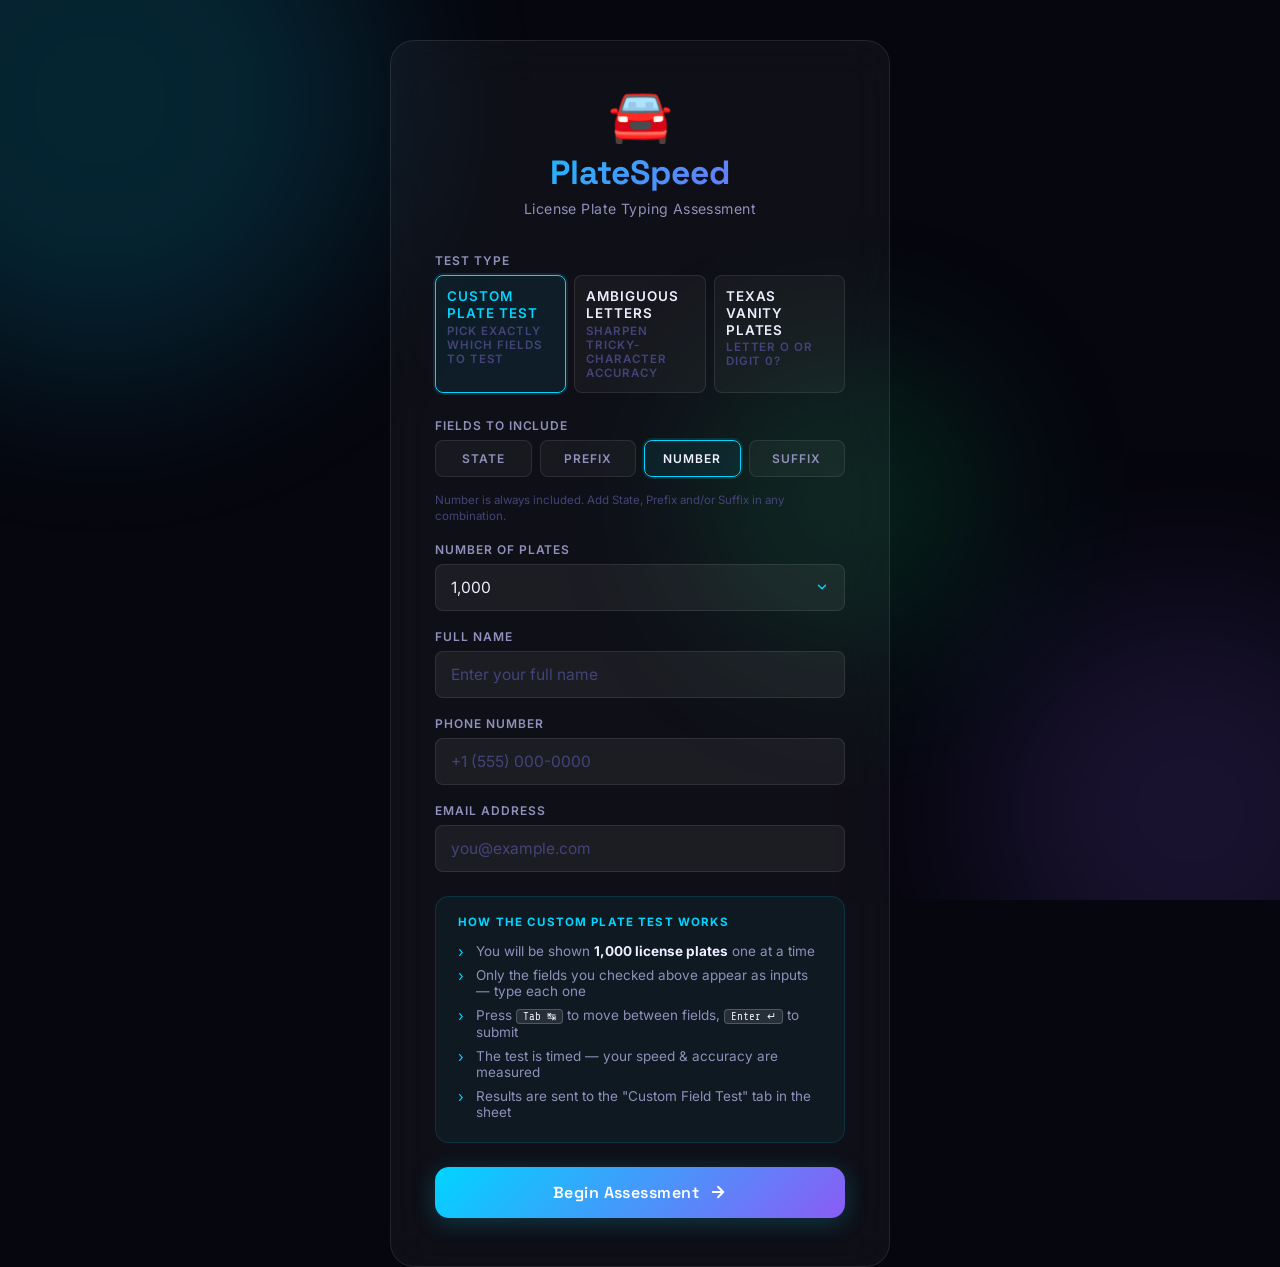
==== commit 6c588cad: "dropdown for count" ====
--- a/index.html
+++ b/index.html
@@ -79,6 +79,11 @@
         </div>
 
         <div class="form-group">
+          <label for="plateCount">Number of Plates</label>
+          <select id="plateCount"></select>
+        </div>
+
+        <div class="form-group">
           <label for="candidateName">Full Name</label>
           <input
             type="text" id="candidateName" name="name"
@@ -108,7 +113,7 @@
         <div class="instructions-box" id="instructionsCustom">
           <h3>How the Custom Plate Test works</h3>
           <ul>
-            <li>You will be shown <strong>1,000 license plates</strong> one at a time</li>
+            <li>You will be shown <strong><span class="plate-count-text"></span> license plates</strong> one at a time</li>
             <li>Only the fields you checked above appear as inputs — type each one</li>
             <li>Press <kbd>Tab ↹</kbd> to move between fields, <kbd>Enter ↵</kbd> to submit</li>
             <li>The test is timed — your speed &amp; accuracy are measured</li>
@@ -119,7 +124,7 @@
         <div class="instructions-box" id="instructionsAmbiguous" style="display:none;">
           <h3>How the Ambiguous Letters test works</h3>
           <ul>
-            <li>You will be shown <strong>plate numbers only</strong> — no state, prefix or suffix</li>
+            <li>You will be shown <strong><span class="plate-count-text"></span> plates, numbers only</strong> — no state, prefix or suffix</li>
             <li>Every plate hides <strong>one visually tricky character</strong> (O/D, X/K, M/W, Y/V, etc.)</li>
             <li>The plate is rendered squished, blurred &amp; glared — just like a rushed real-world glance</li>
             <li>Look closely, type the exact code, then press <kbd>Enter ↵</kbd></li>
@@ -130,7 +135,7 @@
         <div class="instructions-box" id="instructionsVanity" style="display:none;">
           <h3>How the Texas Vanity test works</h3>
           <ul>
-            <li>You will be shown <strong>100 Texas plates</strong>; Texas prints the <strong>letter O and digit 0 identically</strong></li>
+            <li>You will be shown <strong><span class="plate-count-text"></span> Texas plates</strong>; Texas prints the <strong>letter O and digit 0 identically</strong></li>
             <li>Beside another number → <strong>digit 0</strong> (JACK01, DDS01)</li>
             <li>Standard layout ABC-1234 / AB1-C234 → <strong>digit 0</strong> (Texas never issues the letter O)</li>
             <li>Reads as a word, or no numbers beside it → <strong>letter O</strong> (ROVEHER, G4RMO)</li>
@@ -152,7 +157,37 @@
     </div>
   </div>
 
+  <script src="config.js"></script>
   <script>
+    const plateCountSel = document.getElementById('plateCount');
+
+    CONFIG.PLATE_COUNT_OPTIONS.forEach(n => {
+      const opt = document.createElement('option');
+      opt.value = n;
+      opt.textContent = n.toLocaleString('en-US');
+      plateCountSel.appendChild(opt);
+    });
+
+    // Each test starts on its default count from config.js
+    function selectDefaultPlateCount(type) {
+      const defaults = {
+        custom:    CONFIG.TOTAL_PLATES,
+        ambiguous: CONFIG.AMBIGUOUS_TOTAL_PLATES,
+        vanity:    CONFIG.VANITY_TOTAL_PLATES,
+      };
+      plateCountSel.value = defaults[type];
+      showPlateCount();
+    }
+
+    // Keep the "You will be shown N plates" line in the instructions in sync
+    function showPlateCount() {
+      const text = Number(plateCountSel.value).toLocaleString('en-US');
+      document.querySelectorAll('.plate-count-text').forEach(el => { el.textContent = text; });
+    }
+
+    plateCountSel.addEventListener('change', showPlateCount);
+    selectDefaultPlateCount(document.querySelector('input[name="testType"]:checked').value);
+
     // Toggle field-selection panel & instructions based on selected test type
     document.querySelectorAll('input[name="testType"]').forEach(radio => {
       radio.addEventListener('change', () => {
@@ -161,6 +196,7 @@
         document.getElementById('instructionsCustom').style.display    = type === 'custom'    ? 'block' : 'none';
         document.getElementById('instructionsAmbiguous').style.display = type === 'ambiguous' ? 'block' : 'none';
         document.getElementById('instructionsVanity').style.display    = type === 'vanity'    ? 'block' : 'none';
+        selectDefaultPlateCount(type);
       });
     });
 
@@ -184,7 +220,7 @@
         return;
       }
 
-      const candidate = { name, phone, email, testType };
+      const candidate = { name, phone, email, testType, plateCount: Number(plateCountSel.value) };
 
       if (testType === 'custom') {
         candidate.fields = {
--- a/style.css
+++ b/style.css
@@ -94,6 +94,26 @@
   padding: 13px 15px; outline: none;
   transition: border-color 0.2s, box-shadow 0.2s;
 }
+.form-group select {
+  width: 100%;
+  background-color: rgba(255, 255, 255, 0.055);
+  background-image: url("data:image/svg+xml;utf8,<svg xmlns='http://www.w3.org/2000/svg' width='14' height='14' viewBox='0 0 24 24' fill='none' stroke='%2300d4ff' stroke-width='2.5' stroke-linecap='round' stroke-linejoin='round'><polyline points='6 9 12 15 18 9'/></svg>");
+  background-repeat: no-repeat;
+  background-position: right 15px center;
+  border: 1px solid var(--glass-border);
+  border-radius: var(--radius-sm);
+  color: var(--text-1);
+  font-family: 'Inter', sans-serif; font-size: 0.97rem;
+  padding: 13px 38px 13px 15px; outline: none;
+  cursor: pointer;
+  appearance: none; -webkit-appearance: none;
+  transition: border-color 0.2s, box-shadow 0.2s;
+}
+.form-group select option { background: #0d0d1a; color: var(--text-1); }
+.form-group select:focus {
+  border-color: var(--accent-cyan);
+  box-shadow: 0 0 0 3px rgba(0, 212, 255, 0.13);
+}
 .form-group input::placeholder { color: var(--text-3); }
 .form-group input:focus {
   border-color: var(--accent-cyan);
